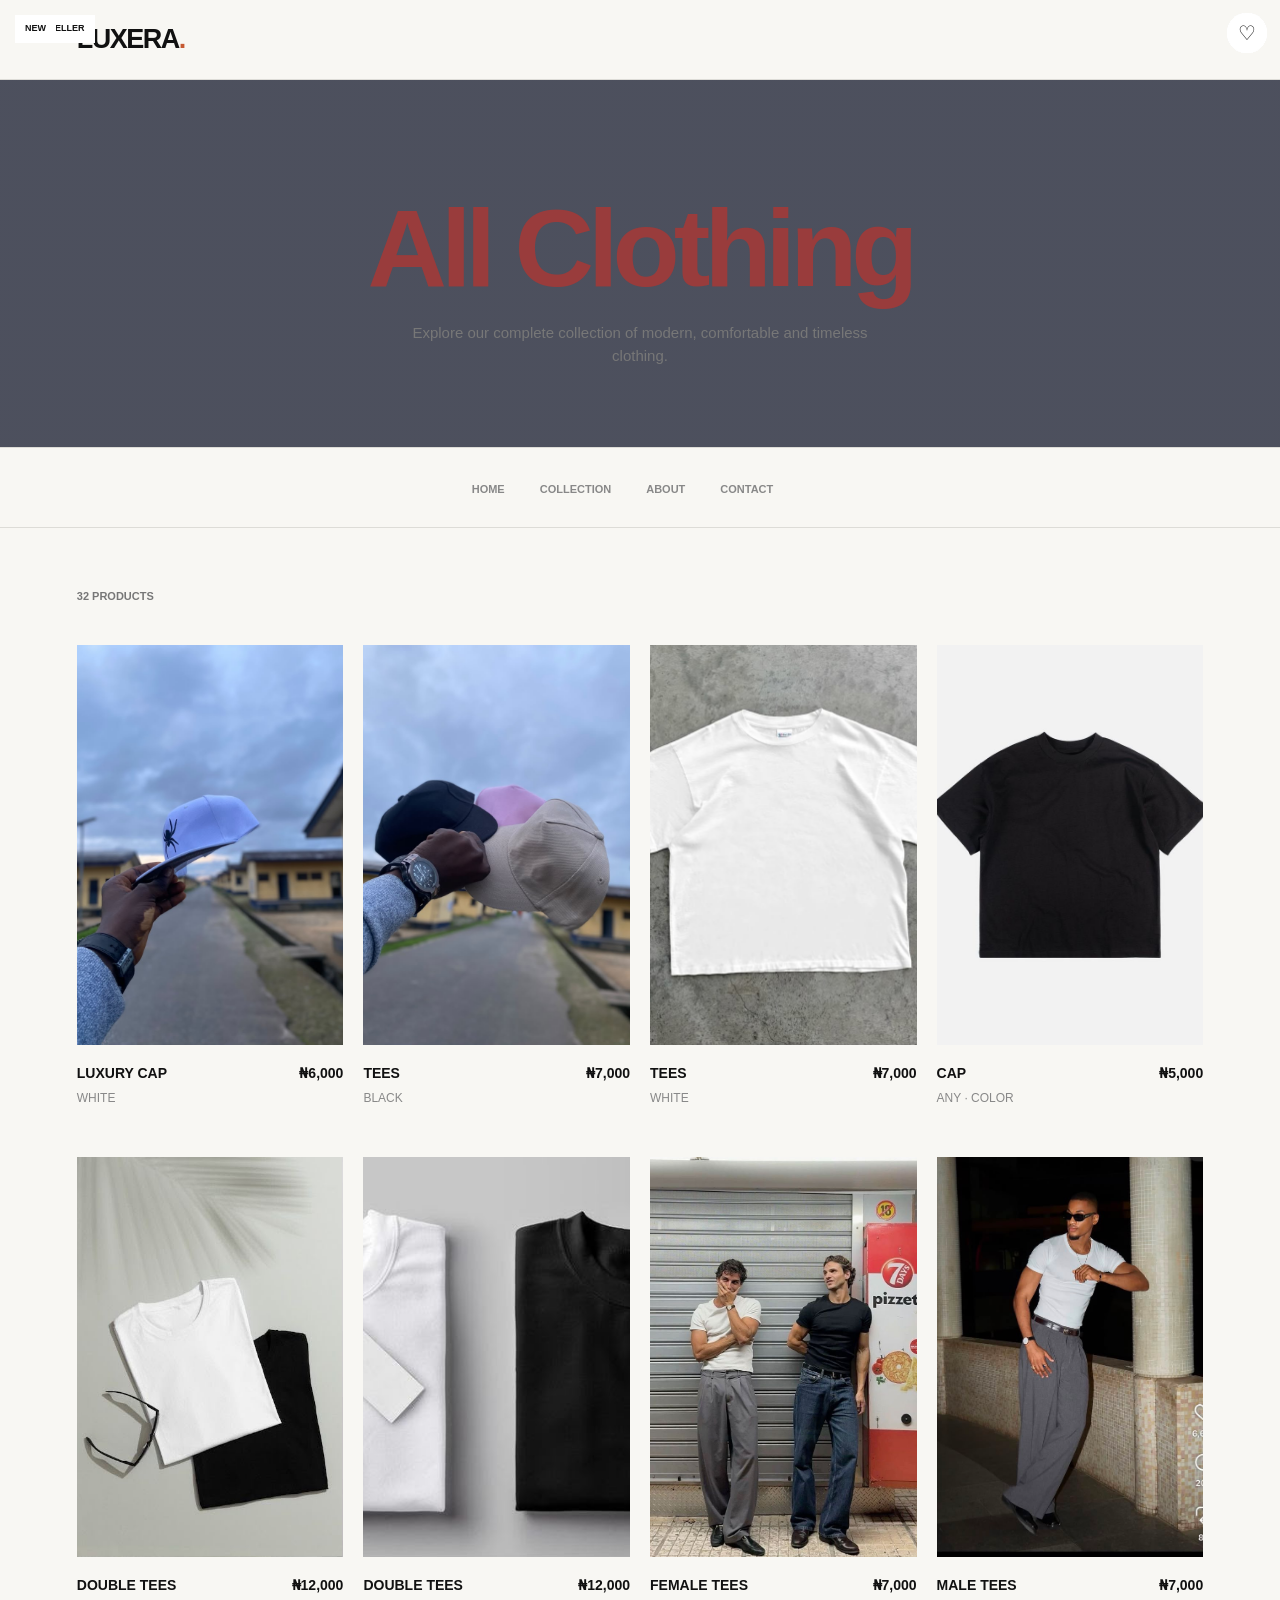
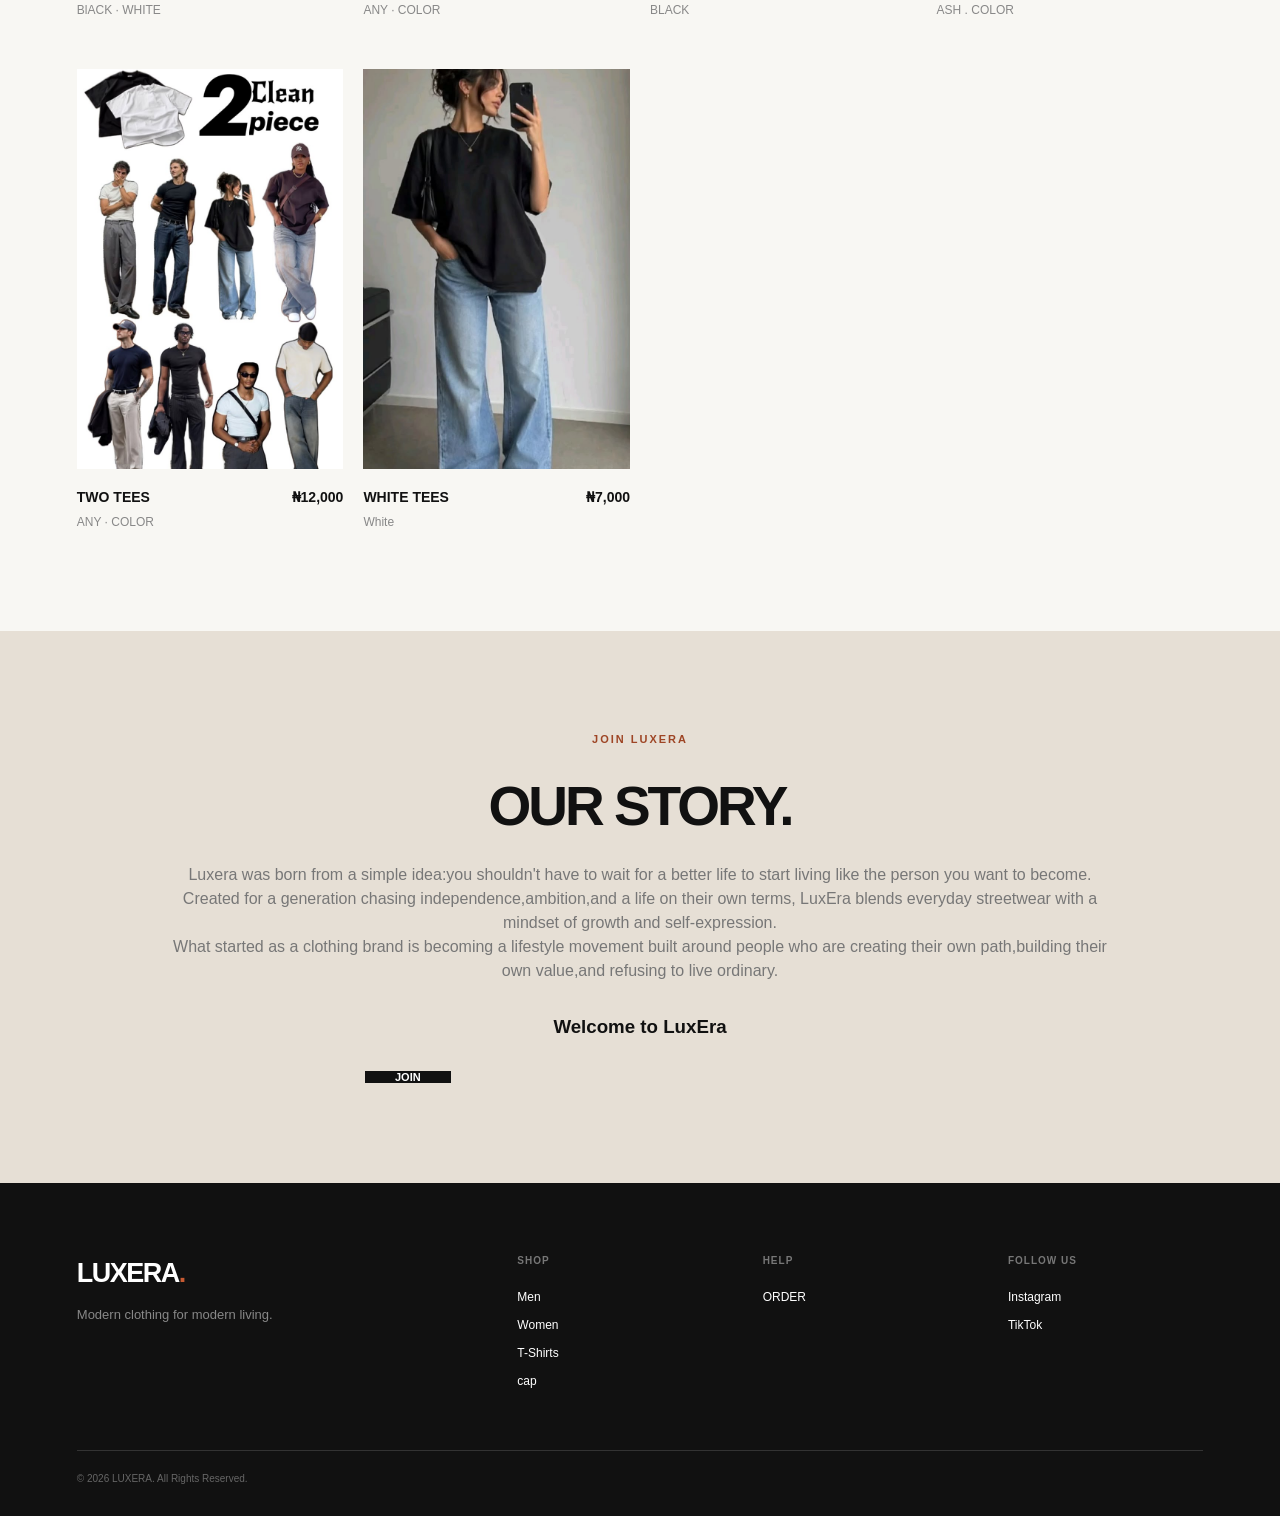
==== index.html @ 00c986c6 "Add files via upload" ====
<!DOCTYPE html>
<html lang="en">
<head>
  <meta charset="UTF-8">
  <meta name="viewport" content="width=device-width, initial-scale=1.0">

  <title>LUXERA</title>

  <link rel="stylesheet" href="style.css">
</head>

<body>

  <!-- ================= NAVBAR ================= -->

  <header class="navbar">

    <a href="index.html" class="logo">
      LUXERA<span>.</span>
    </a>

    <nav>

    </nav>

    <div class="nav-actions">
      <button></button>
      <button></button>
      <button></button>
    </div>

  </header>


  <!-- ================= PAGE INTRO ================= -->

  <section class="collection-header">

    <p class="small-title"></p>

    <h1>All Clothing</h1>

    <p class="intro">
      Explore our complete collection of modern,
      comfortable and timeless clothing.
    </p>

  </section>


  <!-- ================= CATEGORY BAR ================= -->

  <section class="category-bar">

    <button class="selected"></button>
    <a href="#product"><button>HOME</button></a>
    <a href="#product"><button>COLLECTION</button></a>
    <a href="#about"><button>ABOUT</button></a>
    <a href="https://wa.me/message/G5TETTKMJAFDE1"><button>CONTACT</button></a>
    <button></button>
    <button></button>

  </section>


  <!-- ================= PRODUCTS ================= -->

  <main class="collection">

    <div class="collection-top">

      <p>32 PRODUCTS</p>

     

    </div>


    <div class="product-grid">


      <!-- PRODUCT 1 -->

      <article class="product" id="product">

        <div class="product-photo photo-1">

          <span class="badge">NEW</span>

          <button class="wishlist">♡</button>

          <div class="photo-text">
            LUXERA
          </div>

        </div>

        <div class="product-details">
          <div>
            <h3>LUXURY CAP</h3>
            <p>WHITE</p>
          </div>

          <strong>₦6,000</strong>
        </div>

      </article>


      <!-- PRODUCT 4 -->

      <article class="product">

        <div class="product-photo photo-4">

          <button class="wishlist">♡</button>

          <div class="photo-text">
            LUXERA
          </div>

        </div>

        <div class="product-details">
          <div>
            <h3>TEES</h3>
            <p>BLACK</p>
          </div>

          <strong>₦7,000</strong>
        </div>

      </article>


      <!-- PRODUCT 3 -->

      <article class="product" id="top">

        <div class="product-photo photo-3">

          <span class="badge">BESTSELLER</span>

          <button class="wishlist">♡</button>

          <div class="photo-text">
            LUXERA
          </div>

        </div>

        <div class="product-details">
          <div>
            <h3>TEES
            </h3>
            <p>WHITE</p>
          </div>

          <strong>₦7,000</strong>
        </div>

      </article>


      <!-- PRODUCT 2 -->

      <article class="product">

        <div class="product-photo photo-2">

          <button class="wishlist">♡</button>

          <div class="photo-text">
            LUXERA
          </div>

        </div>

        <div class="product-details">
          <div>
            <h3>CAP</h3>
            <p>ANY · COLOR</p>
          </div>

          <strong>₦5,000</strong>
        </div>

      </article>


      <!-- PRODUCT 5 -->

      <article class="product">

        <div class="product-photo photo-5">

          <span class="badge">NEW</span>

          <button class="wishlist">♡</button>

          <div class="photo-text">
            LUXERA
          </div>

        </div>

        <div class="product-details">
          <div>
            <h3>DOUBLE TEES</h3>
            <p>BlACK · WHITE</p>
          </div>

          <strong>₦12,000</strong>
        </div>

      </article>


      <!-- PRODUCT 6 -->

      <article class="product">

        <div class="product-photo photo-6">

          <button class="wishlist">♡</button>

          <div class="photo-text">
            LUXERA
          </div>

        </div>

        <div class="product-details">
          <div>
            <h3>DOUBLE TEES</h3>
            <p>ANY · COLOR</p>
          </div>

          <strong>₦12,000</strong>
        </div>

      </article>

      <!-- PRODUCT 7 -->

      <article class="product" id="women">

        <div class="product-photo photo-7">

          <span class="badge">BESTSELLER</span>

          <button class="wishlist">♡</button>

          <div class="photo-text">
            LUXERA
          </div>

        </div>

        <div class="product-details">
          <div>
            <h3>FEMALE TEES</h3>
            <p>BLACK</p>
          </div>

          <strong>₦7,000</strong>
        </div>

      </article>

      <!-- PRODUCT 8 -->

      <article class="product" id="men">

        <div class="product-photo photo-8">

          <span class="badge">BESTSELLER</span>

          <button class="wishlist">♡</button>

          <div class="photo-text">
            LUXERA
          </div>

        </div>

        <div class="product-details">
          <div>
            <h3>MALE TEES</h3>
            <p>ASH . COLOR</p>
          </div>

          <strong>₦7,000</strong>
        </div>

      </article>

      <!-- PRODUCT 9 -->

      <article class="product">

        <div class="product-photo photo-9">

          <span class="badge">NEW</span>

          <button class="wishlist">♡</button>

          <div class="photo-text">
            LUXERA
          </div>

        </div>

        <div class="product-details">
          <div>
            <h3>TWO TEES</h3>
            <p>ANY · COLOR</p>
          </div>

          <strong>₦12,000</strong>
        </div>

      </article>


      <!-- PRODUCT 10 -->

      <article class="product">

        <div class="product-photo photo-10">

          <button class="wishlist">♡</button>

          <div class="photo-text">
            LUXERA
          </div>

        </div>

        <div class="product-details">
          <div>
            <h3>WHITE TEES</h3>
            <p>White</p>
          </div>

          <strong>₦7,000</strong>
        </div>

      </article>



      </article>
     

    </div>


    <!-- ================= LOAD MORE ================= -->

    

  </main>


  <!-- ================= NEWSLETTER ================= -->

  <section class="newsletter" id="about">

    <p class="small-title">JOIN LUXERA</p>

    <h2>OUR STORY.</h2>

    <p>
      Luxera was born from a simple idea:you shouldn't have to wait for a better life to start living like the person you want to become.<br>
      Created for a generation chasing independence,ambition,and a life on their own terms, LuxEra blends everyday streetwear with a <br>
      mindset of growth and self-expression.<br>
      What started as a clothing brand is becoming a lifestyle movement built around people who are creating their own path,building their <br>
      own value,and refusing to live ordinary.
      <br>
      <h3>
        Welcome to LuxEra
      </h3>
    </p>

    <form>

      <button type="submit">
        <a href="https://wa.me/+2347077863634?text=Hi%20LuxEra%2CI%27your product/Hi LuxEra,I'm interested in your product">JOIN</a>
      </button>

    </form>

  </section>


  <!-- ================= FOOTER ================= -->

  <footer>

    <div class="footer-content">

      <div class="footer-brand">

        <a href="index.html" class="logo">
          LUXERA<span>.</span>
        </a>

        <p>
          Modern clothing for modern living.
        </p>

      </div>


      <div class="footer-column">

        <h4>SHOP</h4>

        <a href="#men">Men</a>
        <a href="#women">Women</a>
        <a href="#top">T-Shirts</a>
        <a href="#product">cap</a>

      </div>


      <div class="footer-column">

        <h4>HELP</h4>

        <a href="https://wa.me/message/G5TETTKMJAFDE1">ORDER</a>

      </div>


      <div class="footer-column">

        <h4>FOLLOW US</h4>

        <a href="#">Instagram</a>
        <a href="#">TikTok</a>

      </div>

    </div>


    <div class="copyright">
      © 2026 LUXERA. All Rights Reserved.
    </div>

  </footer>

</body>
</html>
---- style.css ----
/* =========================
   RESET
========================= */

* {
  margin: 0;
  padding: 0;
  box-sizing: border-box;
}

html {
  scroll-behavior: smooth;
}

body {
  font-family: Arial, Helvetica, sans-serif;
  background: #f8f7f3;
  color: #111;
  line-height: 1.5;
}

a {
  text-decoration: none;
  color: inherit;
}

button,
select,
input {
  font-family: inherit;
}


/* =========================
   NAVBAR
========================= */

.navbar {
  height: 80px;
  padding: 0 6%;

  display: flex;
  align-items: center;
  justify-content: space-between;

  border-bottom: 1px solid #dddcd7;
  background: #f8f7f3;
}

.logo {
  font-size: 27px;
  font-weight: 900;
  letter-spacing: -1.5px;
}

.logo span {
  color: #c65a32;
}

nav {
  display: flex;
  gap: 35px;
}

nav a {
  font-size: 12px;
  font-weight: 700;
  text-transform: uppercase;
}


nav a:hover,
nav a.active {
  color: #c65a32;
}

.nav-actions {
  display: flex;
  gap: 15px;
}

.nav-actions button {
  border: none;
  background: transparent;
  font-size: 20px;
  cursor: pointer;
}


/* =========================
   COLLECTION HEADER
========================= */

.collection-header {
  text-align: center;
  padding: 100px 20px 80px;
  background-image: linear-gradient(rgba(4,9,30,0.7),rgba(4,9,30,0.7)), url(tees.jpg);
  background-size: 350px;
  background-repeat: no-repeat;
  background-size: cover;
  background-position: center ;
  border-bottom: 1px solid #dddcd7;
  color: rgb(153, 60, 60);
}

.small-title {
  color: #9e4525;
  font-size: 11px;
  font-weight: 700;
  letter-spacing: 2px;
  margin-bottom: 18px;
}

.collection-header h1 {
  font-size: clamp(60px, 9vw, 110px);
  line-height: .9;
  letter-spacing: -6px;
  margin-bottom: 25px;
}

.intro {
  max-width: 500px;
  margin: auto;
  color: #777;
  font-size: 15px;
}


/* =========================
   CATEGORY BAR
========================= */

.category-bar {
  min-height: 80px;

  display: flex;
  align-items: center;
  justify-content: center;
  gap: 35px;

  padding: 15px 6%;

  border-bottom: 1px solid #dddcd7;

  overflow-x: auto;
}

.category-bar button {
  flex-shrink: 0;

  border: none;
  background: transparent;

  color: #888;

  font-size: 11px;
  font-weight: 700;

  cursor: pointer;
}

.category-bar button:hover,
.category-bar button.selected {
  color: #111;
  border-bottom: 1px solid #111;
  padding-bottom: 5px;
}


/* =========================
   COLLECTION
========================= */

.collection {
  padding: 60px 6% 100px;
}

.collection-top {
  display: flex;
  align-items: center;
  justify-content: space-between;

  margin-bottom: 40px;
}

.collection-top p {
  font-size: 11px;
  font-weight: 700;
  color: #777;
}

.collection-top select {
  padding: 12px 15px;

  border: 1px solid #d5d3cd;

  background: transparent;

  color: #111;

  outline: none;

  font-size: 11px;
}


/* =========================
   PRODUCT GRID
========================= */

.product-grid {
  display: grid;

  grid-template-columns: repeat(4, 1fr);

  gap: 50px 20px;
}


/* =========================
   PRODUCT IMAGE
========================= */


.product-photo {
  width: 100%;
  height: 400px;

  background: transparent;
  background-position: center;
  background-size: cover;
  background-repeat: no-repeat;
  background-clip: border-box;
  display: flex;
  align-items: center;
  justify-content: center;
  cursor: pointer;
  transition: 0.5s;

  color: transparent;

  font-size: 14pxpx;
  font-weight: 700;

  overflow: hidden;
}

.product-photo:hover {
    background-color: black;
    opacity: 25%;
    color:blue;
}

@media (width:700px){

}

/*
  These are temporary colors.
  Replace each background with
  your actual clothing images.
*/

.photo-1 {
  background-image: url("../luxera/c.jpg");
}

.photo-2 {
   background-image: url("../luxera/sinb.jpg");
}

.photo-3 {
 background-image: url("../luxera/sinw.jpg");
}

.photo-4 {
  background-image: url("../luxera/caps.jpg");
}

.photo-5 {
  background-image: url("../luxera/tee.jpg");
}

.photo-6 {
  background-image: url("../luxera/tebw.jpg");
}

.photo-7 {
 background-image: url("../luxera/sta.jpg");
}

.photo-8 {
  background-image: url("../luxera/men.jpg");
}

.photo-9 {
  background-image: url("../luxera/many.jpg");
}

.photo-10 {
  background-image: url("../luxera/ste.jpg");
}


/* =========================
   BADGES
========================= */

.badge {
  position: absolute;

  top: 15px;
  left: 15px;

  padding: 7px 10px;

  background: white;
  color: #111;

  font-size: 9px;
  font-weight: 700;
}

.badge.sale {
  background: #c65a32;
  color: white;
}


/* =========================
   WISHLIST
========================= */

.wishlist {
  position: absolute;

  top: 13px;
  right: 13px;

  width: 40px;
  height: 40px;

  border: none;
  border-radius: 50%;

  background: white;

  color: #111;

  font-size: 20px;

  cursor: pointer;

  transition: .2s;
}

.wishlist:hover {
  color: #c65a32;
  transform: scale(1.05);
}


/* =========================
   PRODUCT DETAILS
========================= */

.product-details {
  display: flex;

  justify-content: space-between;

  gap: 15px;

  padding-top: 18px;
}

.product-details h3 {
  font-size: 14px;
  font-weight: 600;

  margin-bottom: 5px;
}

.product-details p {
  font-size: 12px;
  color: #888;
}

.product-details strong {
  font-size: 14px;
  white-space: nowrap;
}

.product-details del {
  display: block;

  margin-top: 3px;

  color: #999;

  font-size: 10px;
}

.sale-price {
  color: #c65a32;
}


/* =========================
   LOAD MORE
========================= */

.load-more {
  text-align: center;
  margin-top: 80px;
}

.load-more button {
  padding: 17px 30px;

  background: transparent;

  border: 1px solid #111;

  font-size: 11px;
  font-weight: 700;

  cursor: pointer;

  transition: .3s;
}

.load-more button:hover {
  background: #111;
  color: white;
}


/* =========================
   NEWSLETTER
========================= */

.newsletter {
  padding: 100px 20px;

  background: #e6dfd5;

  text-align: center;
}

.newsletter h2 {
  font-size: 55px;

  letter-spacing: -3px;

  margin-bottom: 15px;
}

.newsletter > p:not(.small-title) {
  color: #777;

  margin-bottom: 30px;
}

.newsletter form {
  max-width: 550px;

  margin: auto;

  display: flex;
}

.newsletter input {
  flex: 1;

  padding: 17px;

  border: 1px solid #bbb;

  background: #f8f7f3;

  outline: none;

  font-size: 12px;
}

.newsletter form button {
  padding: 0 30px;

  border: none;

  background: #111;

  color: white;

  font-size: 11px;
  font-weight: 700;

  cursor: pointer;
}

.newsletter form button:hover {
  background: #c65a32;
}


/* =========================
   FOOTER
========================= */

footer {
  background: #111;
  color: white;

  padding: 70px 6% 30px;
}

.footer-content {
  display: grid;

  grid-template-columns: 2fr 1fr 1fr 1fr;

  gap: 50px;
}

.footer-brand p {
  color: #888;

  font-size: 13px;

  margin-top: 12px;
}

.footer-column {
  display: flex;

  flex-direction: column;

  gap: 10px;
}

.footer-column h4 {
  color: #777;

  font-size: 10px;

  letter-spacing: 1px;

  margin-bottom: 10px;
}

.footer-column a {
  font-size: 12px;
}

.footer-column a:hover {
  color: #c65a32;
}

.copyright {
  border-top: 1px solid #333;

  margin-top: 60px;

  padding-top: 20px;

  color: #666;

  font-size: 10px;
}


/* =========================
   TABLET
========================= */

@media (max-width: 1000px) {

  nav {
    display: none;
  }

  .product-grid {
    grid-template-columns: repeat(3, 1fr);
  }

  .product-photo {
    height: 400px;
  }

}


/* =========================
   MOBILE
========================= */

@media (max-width: 650px) {
    .collection-header h1 {
  font-size: clamp(20px);}


  .navbar {
    padding: 0 5%;
  }

  .collection-header {
    padding: 70px 20px;
  }

  .collection-header h1 {
    font-size: 60px;
    letter-spacing: -4px;
  }

  .category-bar {
    justify-content: flex-start;

    gap: 25px;

    padding-left: 5%;
  }

  .collection {
    padding: 45px 5% 70px;
  }

  .product-grid {
    grid-template-columns: repeat(2, 1fr);

    gap: 40px 12px;
  }

  .product-photo {
    height: 280px;
  }

  .product-details {
    display: block;
  }

  .product-details strong {
    display: block;

    margin-top: 8px;
  }

  .newsletter {
    padding: 75px 20px;
  }

  .newsletter h2 {
    font-size: 42px;
  }

  .newsletter form {
    flex-direction: column;

    gap: 10px;
  }

  .newsletter form button {
    padding: 17px;
  }

  .footer-content {
    grid-template-columns: 1fr 1fr;

    gap: 40px;
  }

}


/* =========================
   SMALL PHONES
========================= */

@media (max-width: 420px) {

  .product-grid {
    grid-template-columns: 1fr;
  }

  .product-photo {
    height: 400px;
  }

  .collection-top {
    align-items: flex-start;
    flex-direction: column;

    gap: 15px;
  }

}
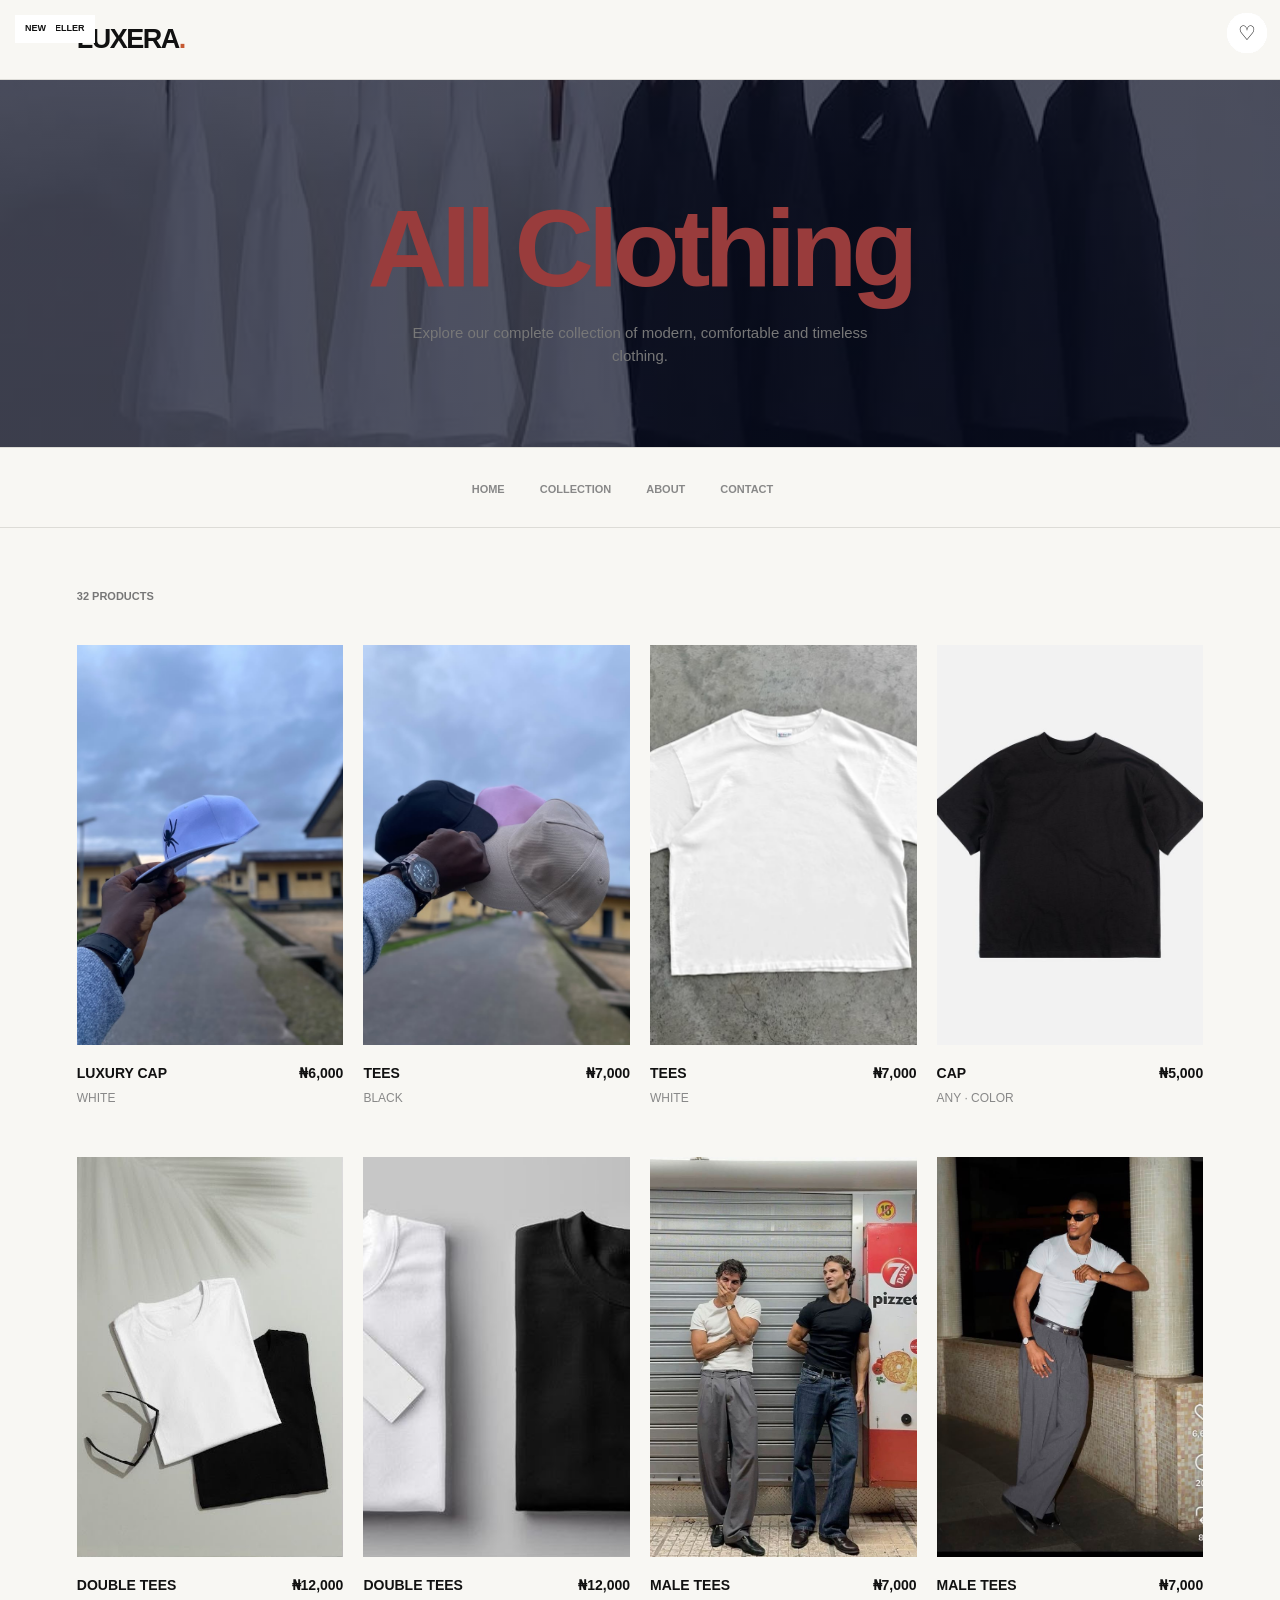
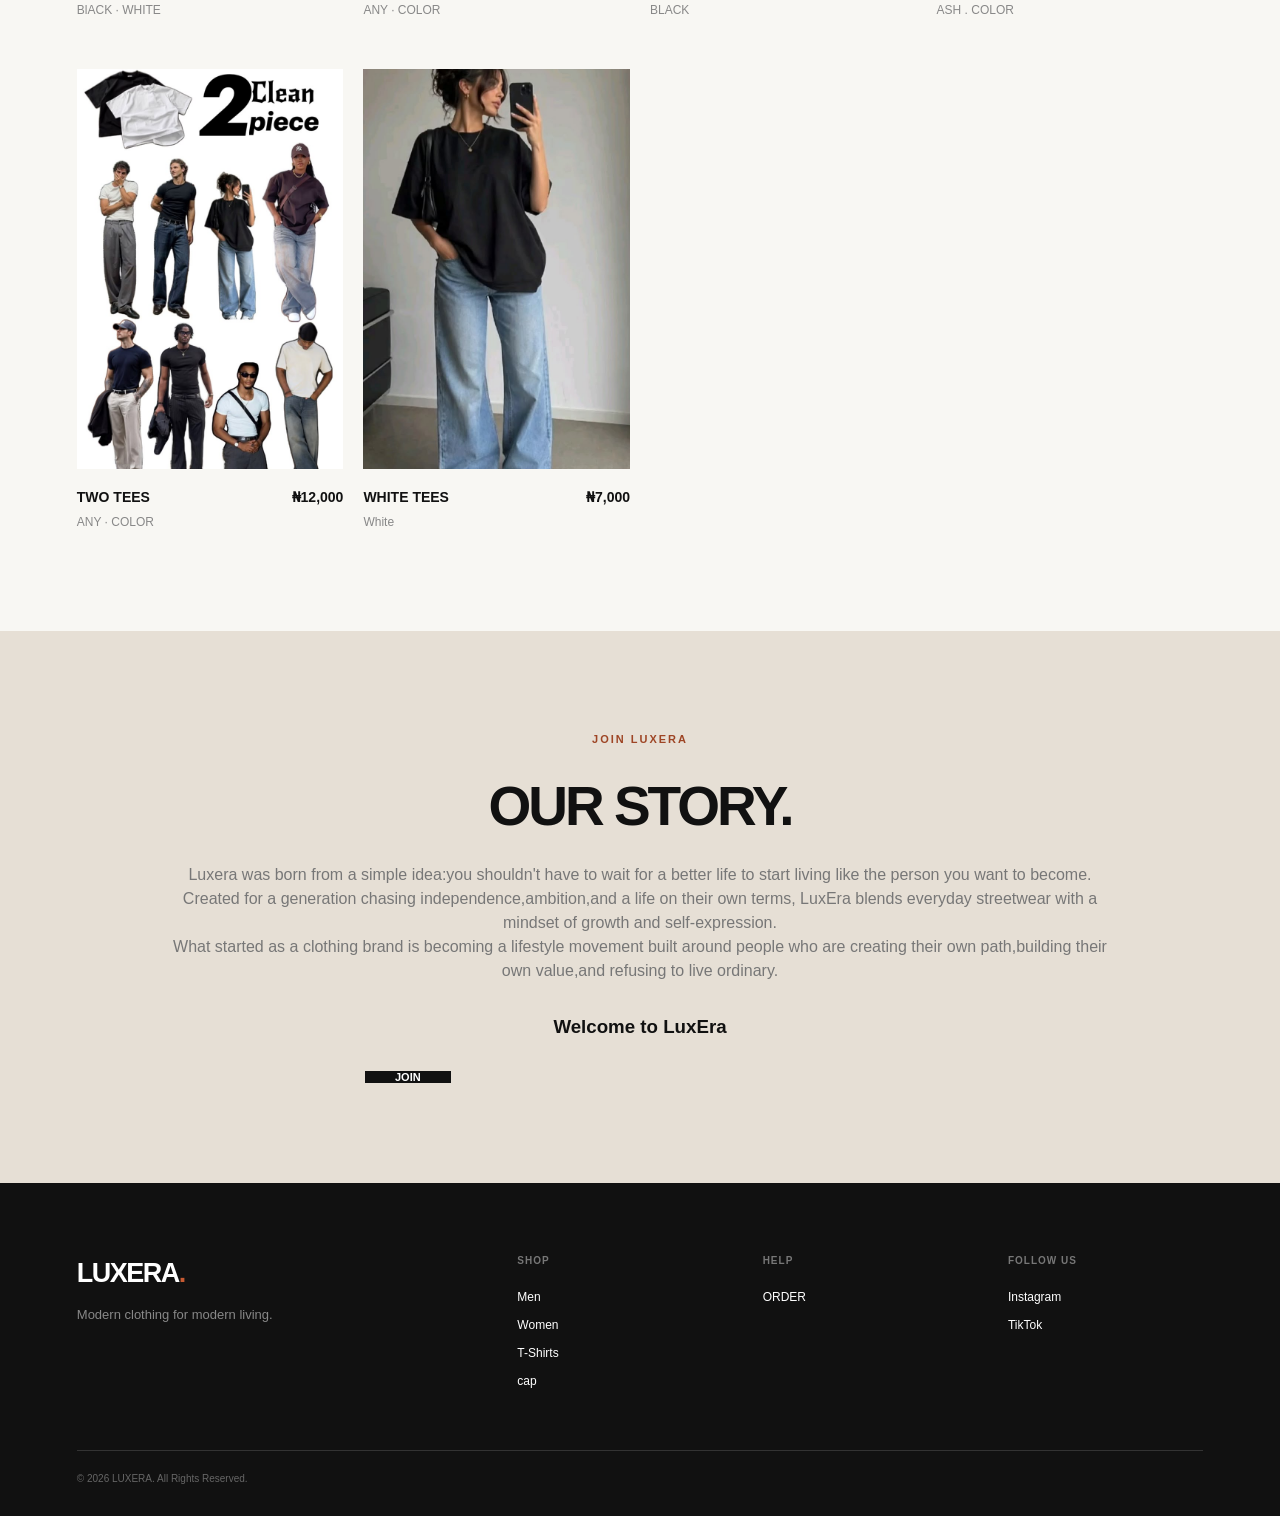
==== commit 2573a66b: "Update index.html" ====
--- a/index.html
+++ b/index.html
@@ -243,7 +243,7 @@
 
       <!-- PRODUCT 7 -->
 
-      <article class="product" id="women">
+      <article class="" id="women">
 
         <div class="product-photo photo-7">
 
@@ -259,7 +259,7 @@
 
         <div class="product-details">
           <div>
-            <h3>FEMALE TEES</h3>
+            <h3>MALE TEES</h3>
             <p>BLACK</p>
           </div>
 
@@ -453,4 +453,4 @@
   </footer>
 
 </body>
-</html>+</html>
--- a/style.css
+++ b/style.css
@@ -262,43 +262,43 @@
 */
 
 .photo-1 {
-  background-image: url("../luxera/c.jpg");
+  background-image: url("c.jpg");
 }
 
 .photo-2 {
-   background-image: url("../luxera/sinb.jpg");
+   background-image: url("sinb.jpg");
 }
 
 .photo-3 {
- background-image: url("../luxera/sinw.jpg");
+ background-image: url("sinw.jpg");
 }
 
 .photo-4 {
-  background-image: url("../luxera/caps.jpg");
+  background-image: url("caps.jpg");
 }
 
 .photo-5 {
-  background-image: url("../luxera/tee.jpg");
+  background-image: url("tee.jpg");
 }
 
 .photo-6 {
-  background-image: url("../luxera/tebw.jpg");
+  background-image: url("tebw.jpg");
 }
 
 .photo-7 {
- background-image: url("../luxera/sta.jpg");
+ background-image: url("sta.jpg");
 }
 
 .photo-8 {
-  background-image: url("../luxera/men.jpg");
+  background-image: url("men.jpg");
 }
 
 .photo-9 {
-  background-image: url("../luxera/many.jpg");
+  background-image: url("many.jpg");
 }
 
 .photo-10 {
-  background-image: url("../luxera/ste.jpg");
+  background-image: url("ste.jpg");
 }
 
 
@@ -693,4 +693,4 @@
     gap: 15px;
   }
 
-}+}
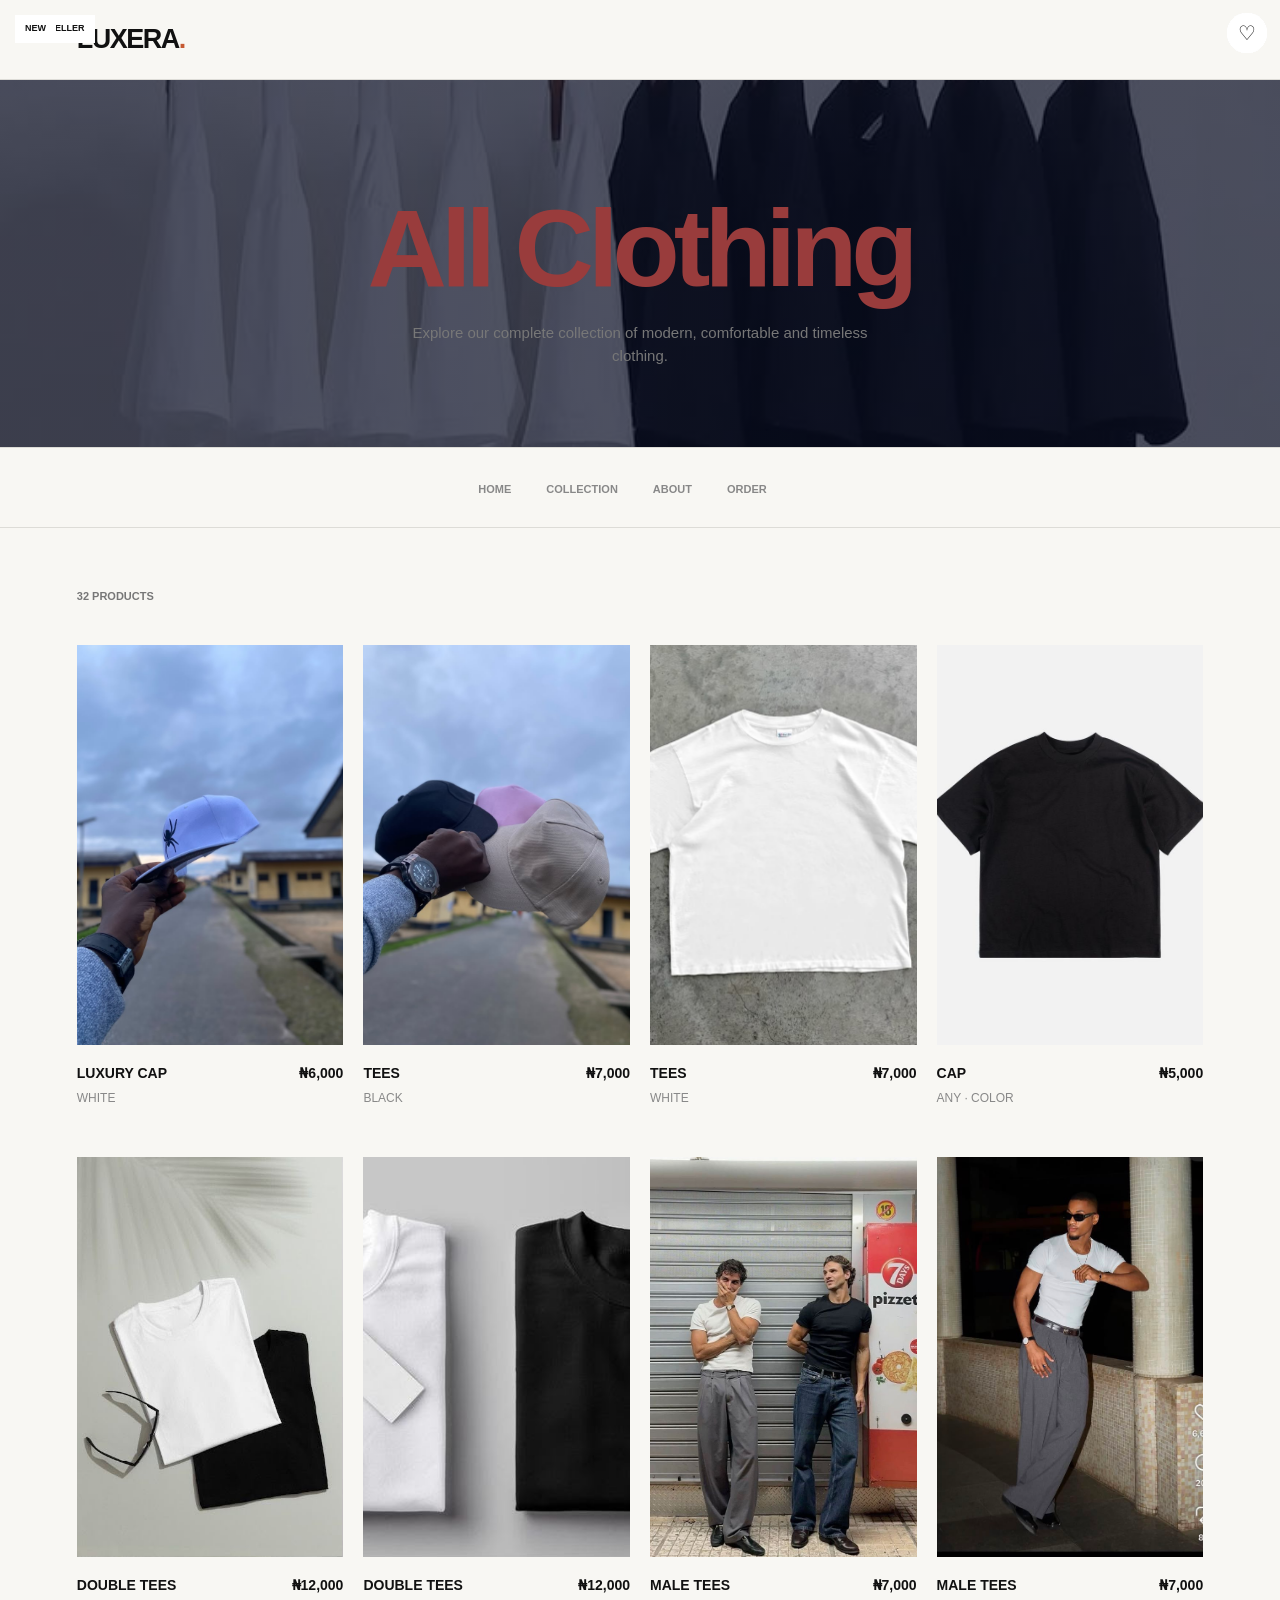
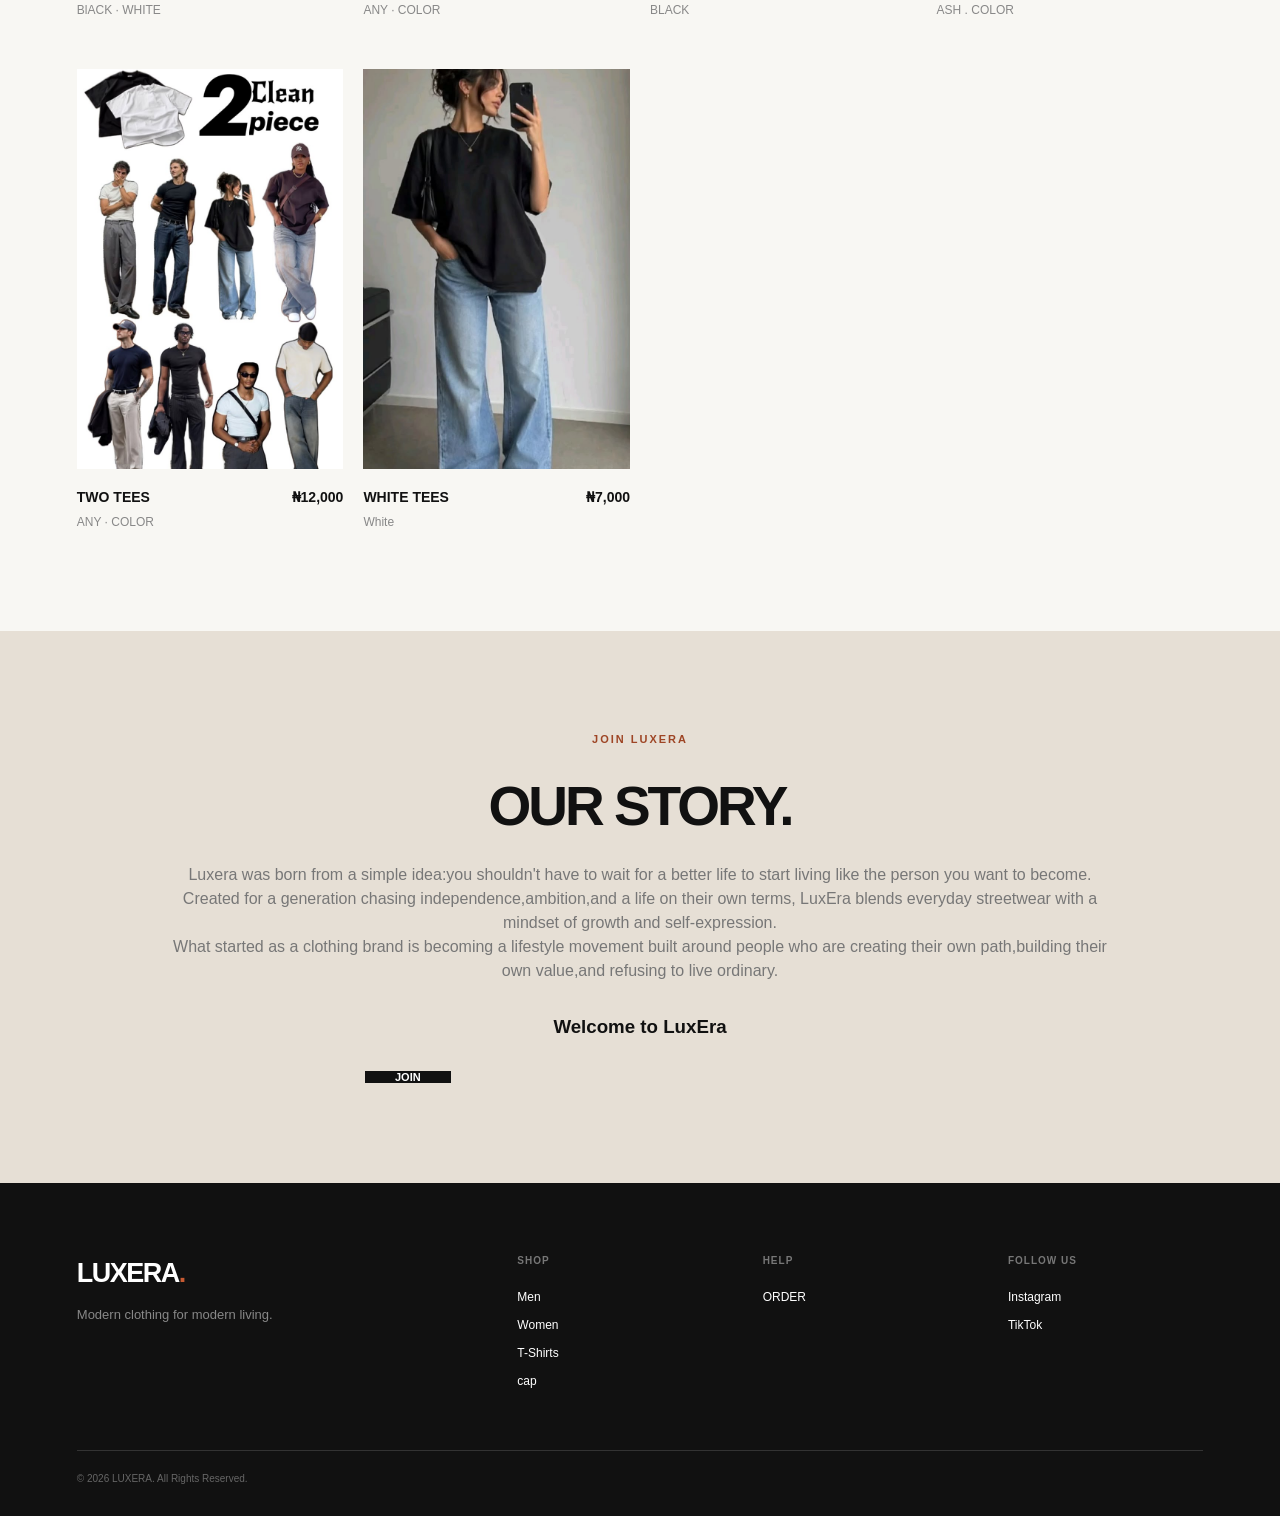
==== commit 5cf5bf8b: "Update index.html" ====
--- a/index.html
+++ b/index.html
@@ -56,7 +56,7 @@
     <a href="#product"><button>HOME</button></a>
     <a href="#product"><button>COLLECTION</button></a>
     <a href="#about"><button>ABOUT</button></a>
-    <a href="https://wa.me/message/G5TETTKMJAFDE1"><button>CONTACT</button></a>
+    <a href="https://wa.me/message/G5TETTKMJAFDE1"><button>ORDER</button></a>
     <button></button>
     <button></button>
 
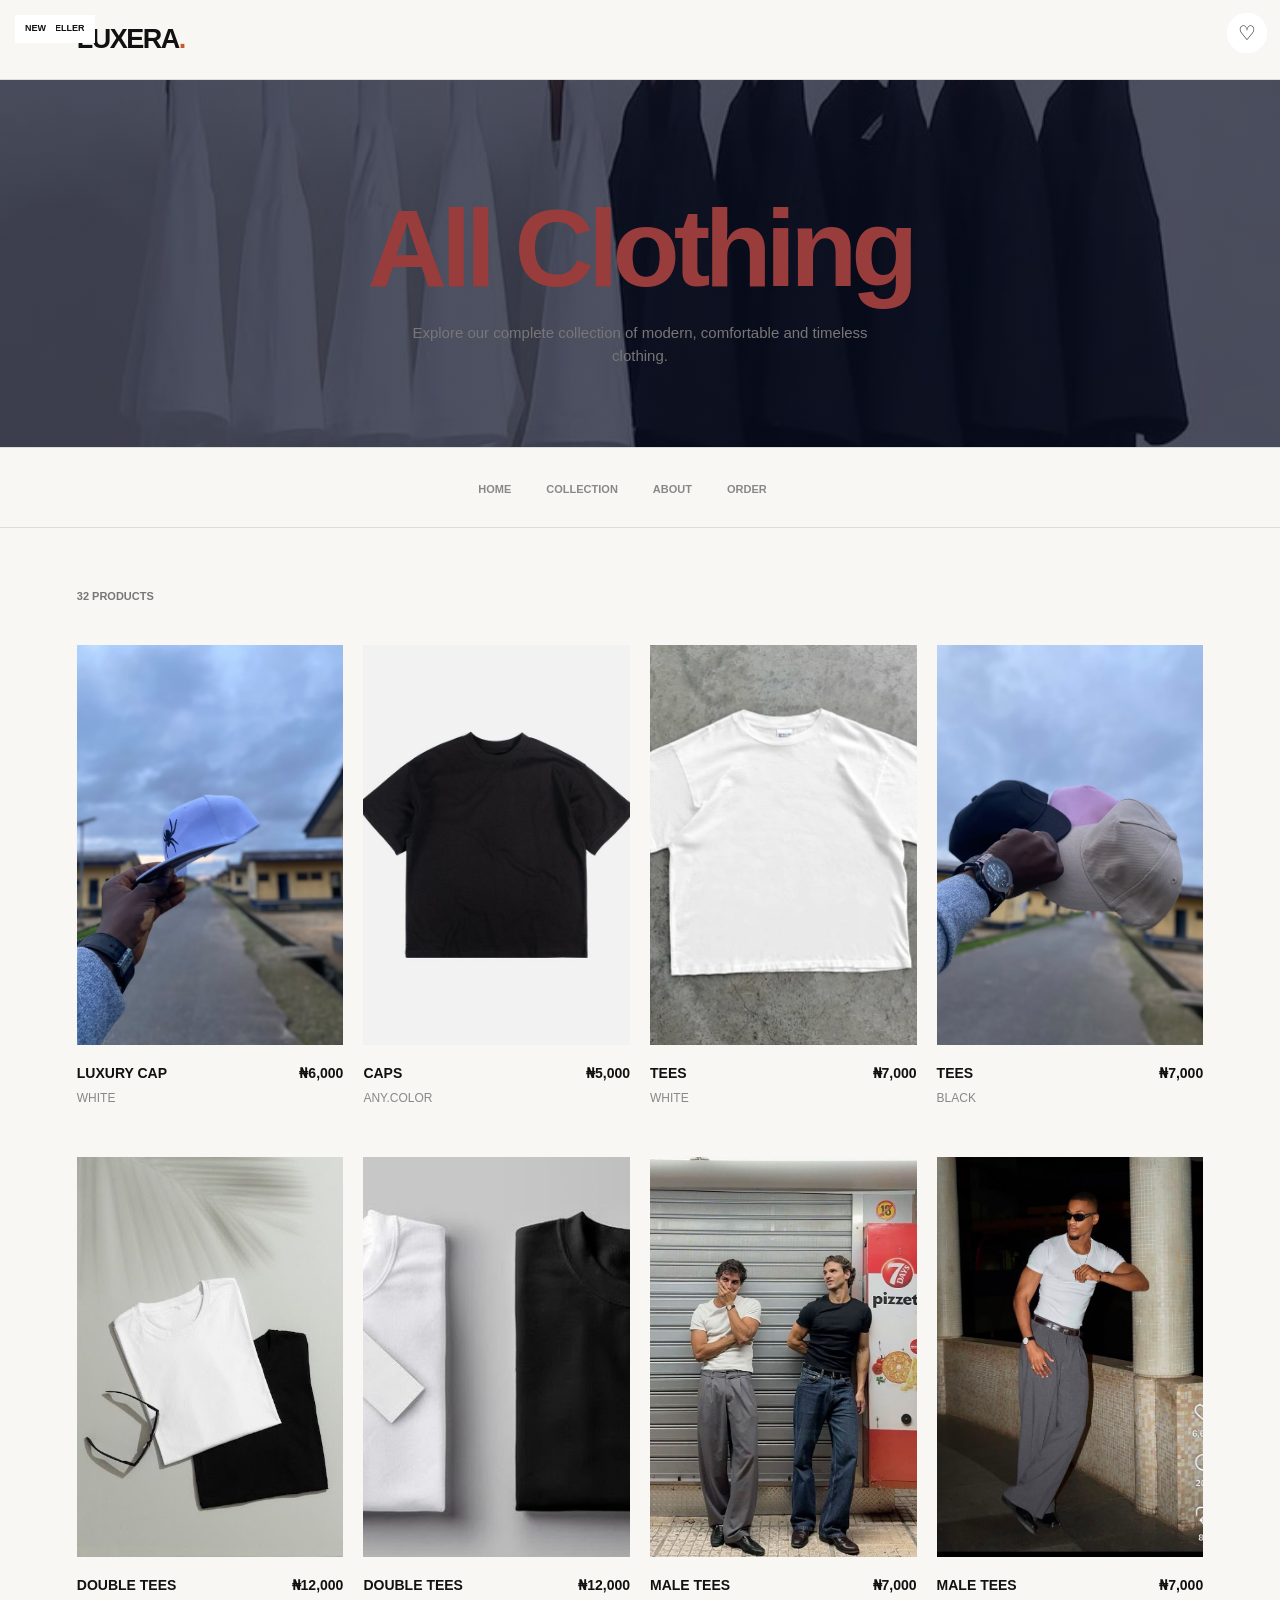
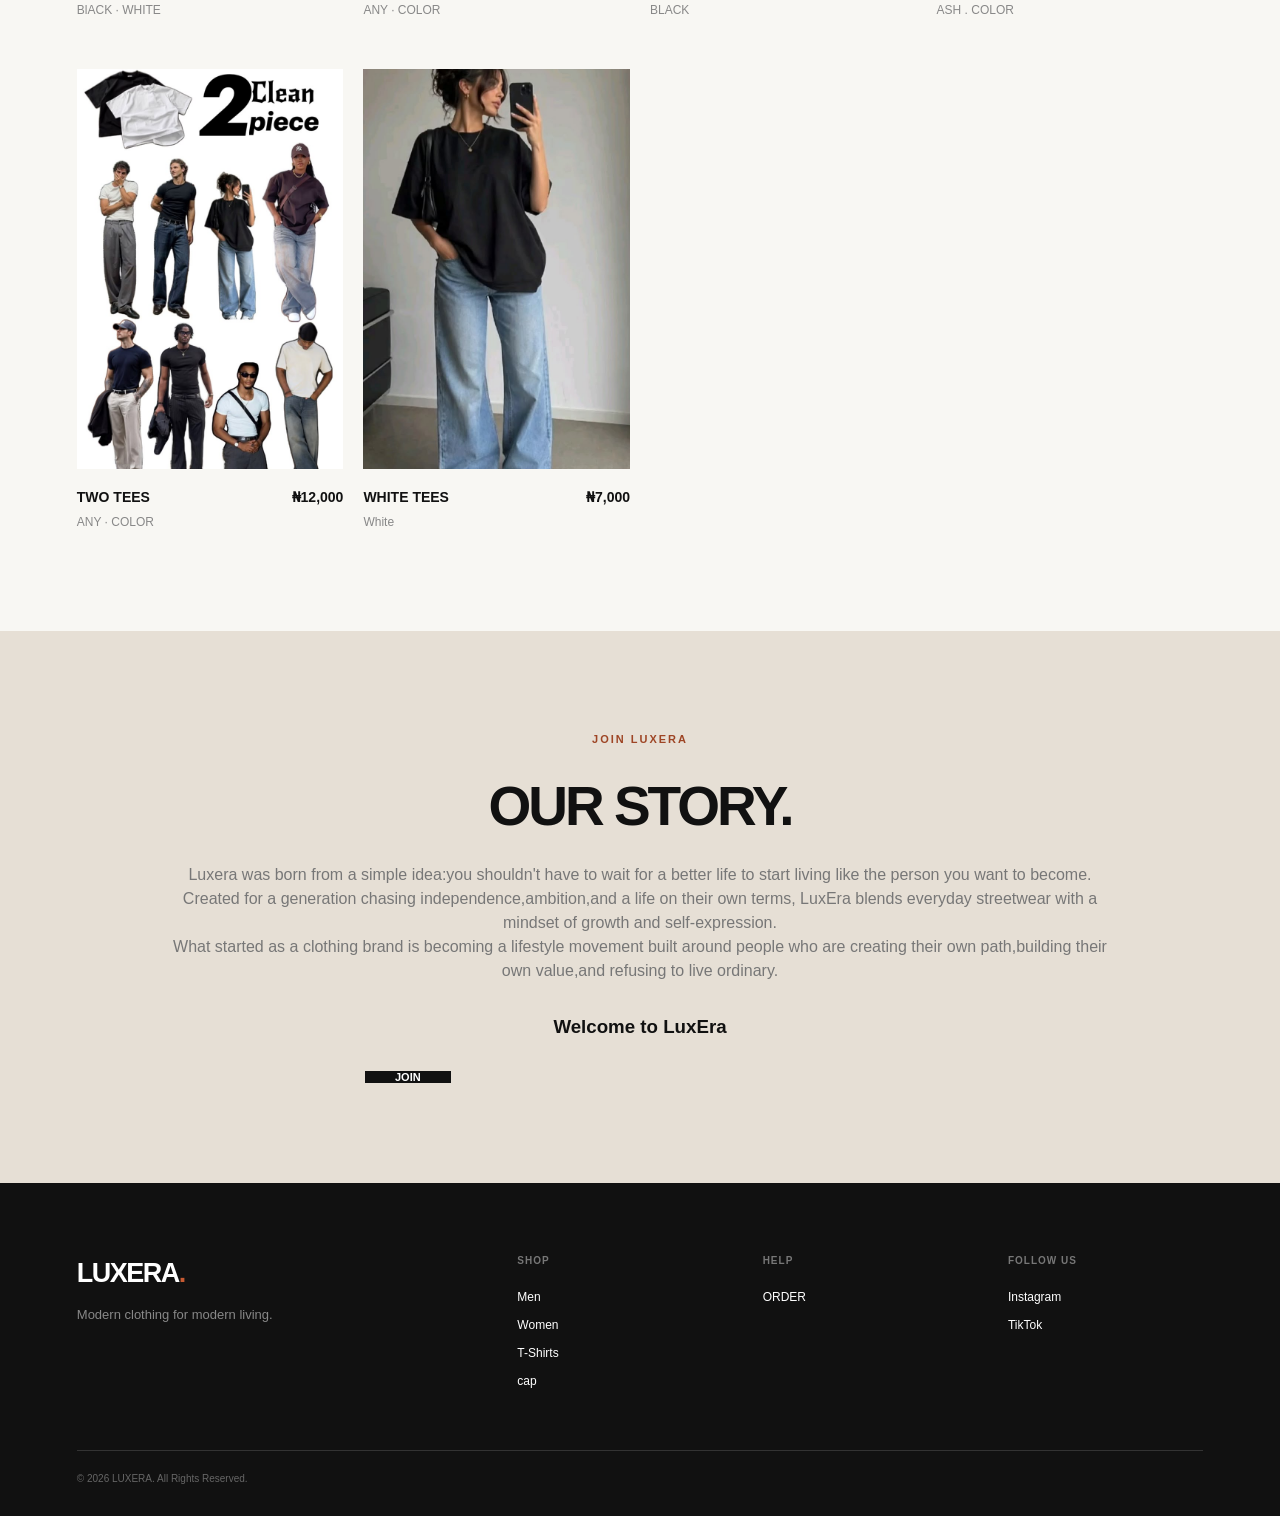
==== commit 511d020b: "Update index.html" ====
--- a/index.html
+++ b/index.html
@@ -123,11 +123,11 @@
 
         <div class="product-details">
           <div>
-            <h3>TEES</h3>
-            <p>BLACK</p>
-          </div>
-
-          <strong>₦7,000</strong>
+            <h3>CAPS</h3>
+            <p>ANY.COLOR</p>
+          </div>
+
+          <strong>₦5,000</strong>
         </div>
 
       </article>
@@ -178,11 +178,11 @@
 
         <div class="product-details">
           <div>
-            <h3>CAP</h3>
-            <p>ANY · COLOR</p>
-          </div>
-
-          <strong>₦5,000</strong>
+            <h3>TEES</h3>
+            <p>BLACK</p>
+          </div>
+
+          <strong>₦7,000</strong>
         </div>
 
       </article>
--- a/style.css
+++ b/style.css
@@ -266,7 +266,7 @@
 }
 
 .photo-2 {
-   background-image: url("sinb.jpg");
+   background-image: url("caps.jpg");
 }
 
 .photo-3 {
@@ -274,7 +274,7 @@
 }
 
 .photo-4 {
-  background-image: url("caps.jpg");
+  background-image: url("sinb.jpg");
 }
 
 .photo-5 {
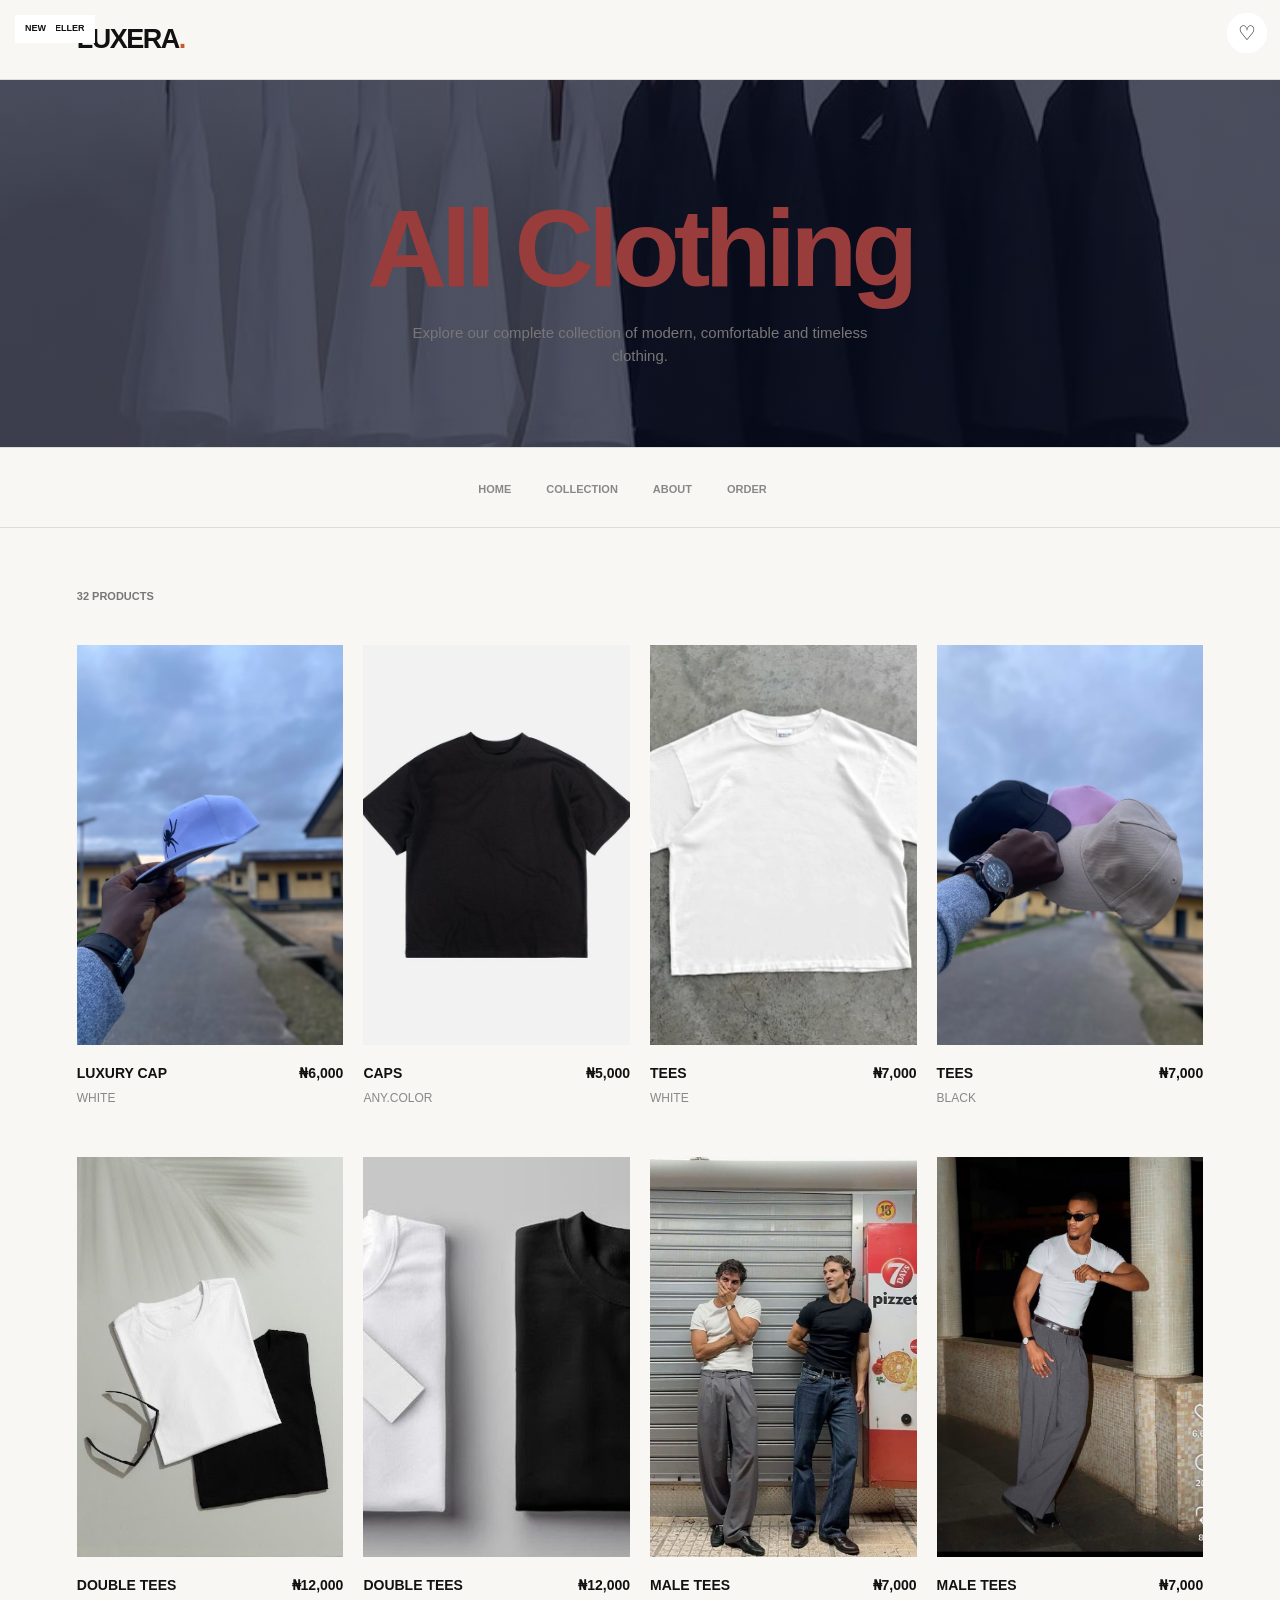
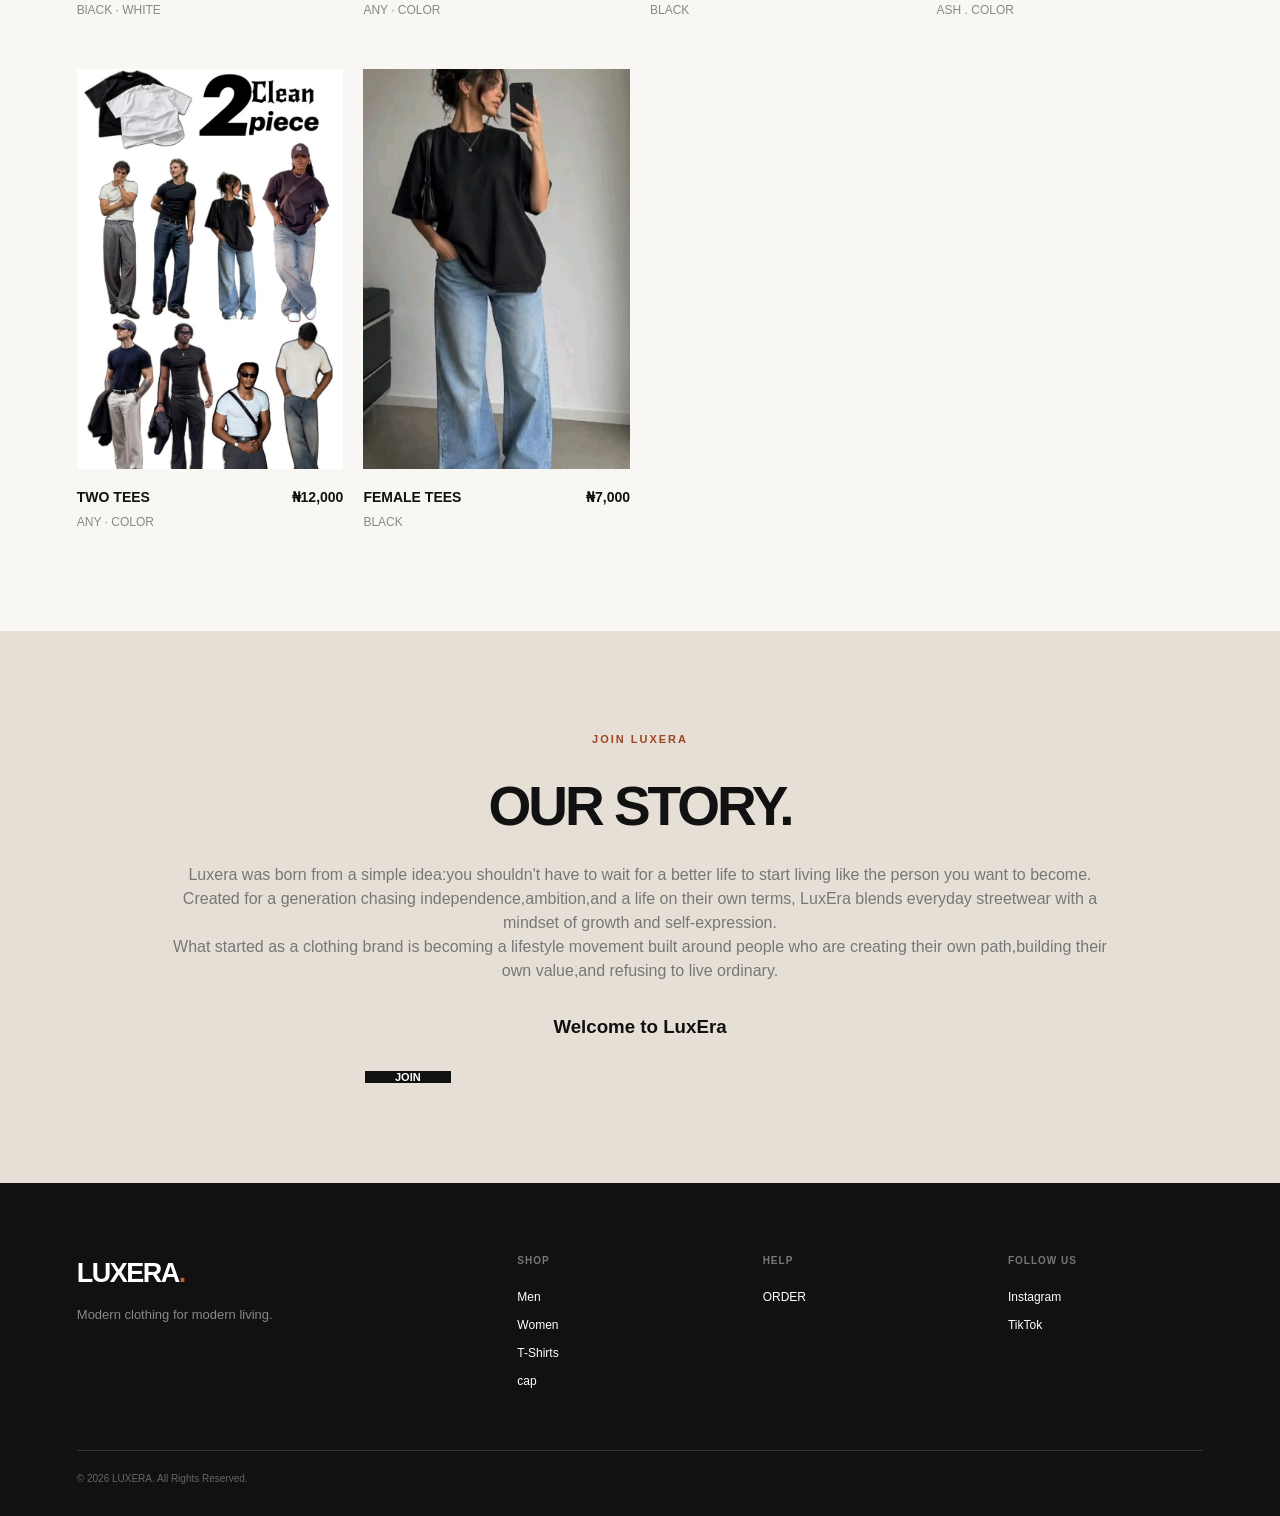
==== commit 28963a90: "Update index.html" ====
--- a/index.html
+++ b/index.html
@@ -339,8 +339,8 @@
 
         <div class="product-details">
           <div>
-            <h3>WHITE TEES</h3>
-            <p>White</p>
+            <h3>FEMALE TEES</h3>
+            <p>BLACK</p>
           </div>
 
           <strong>₦7,000</strong>
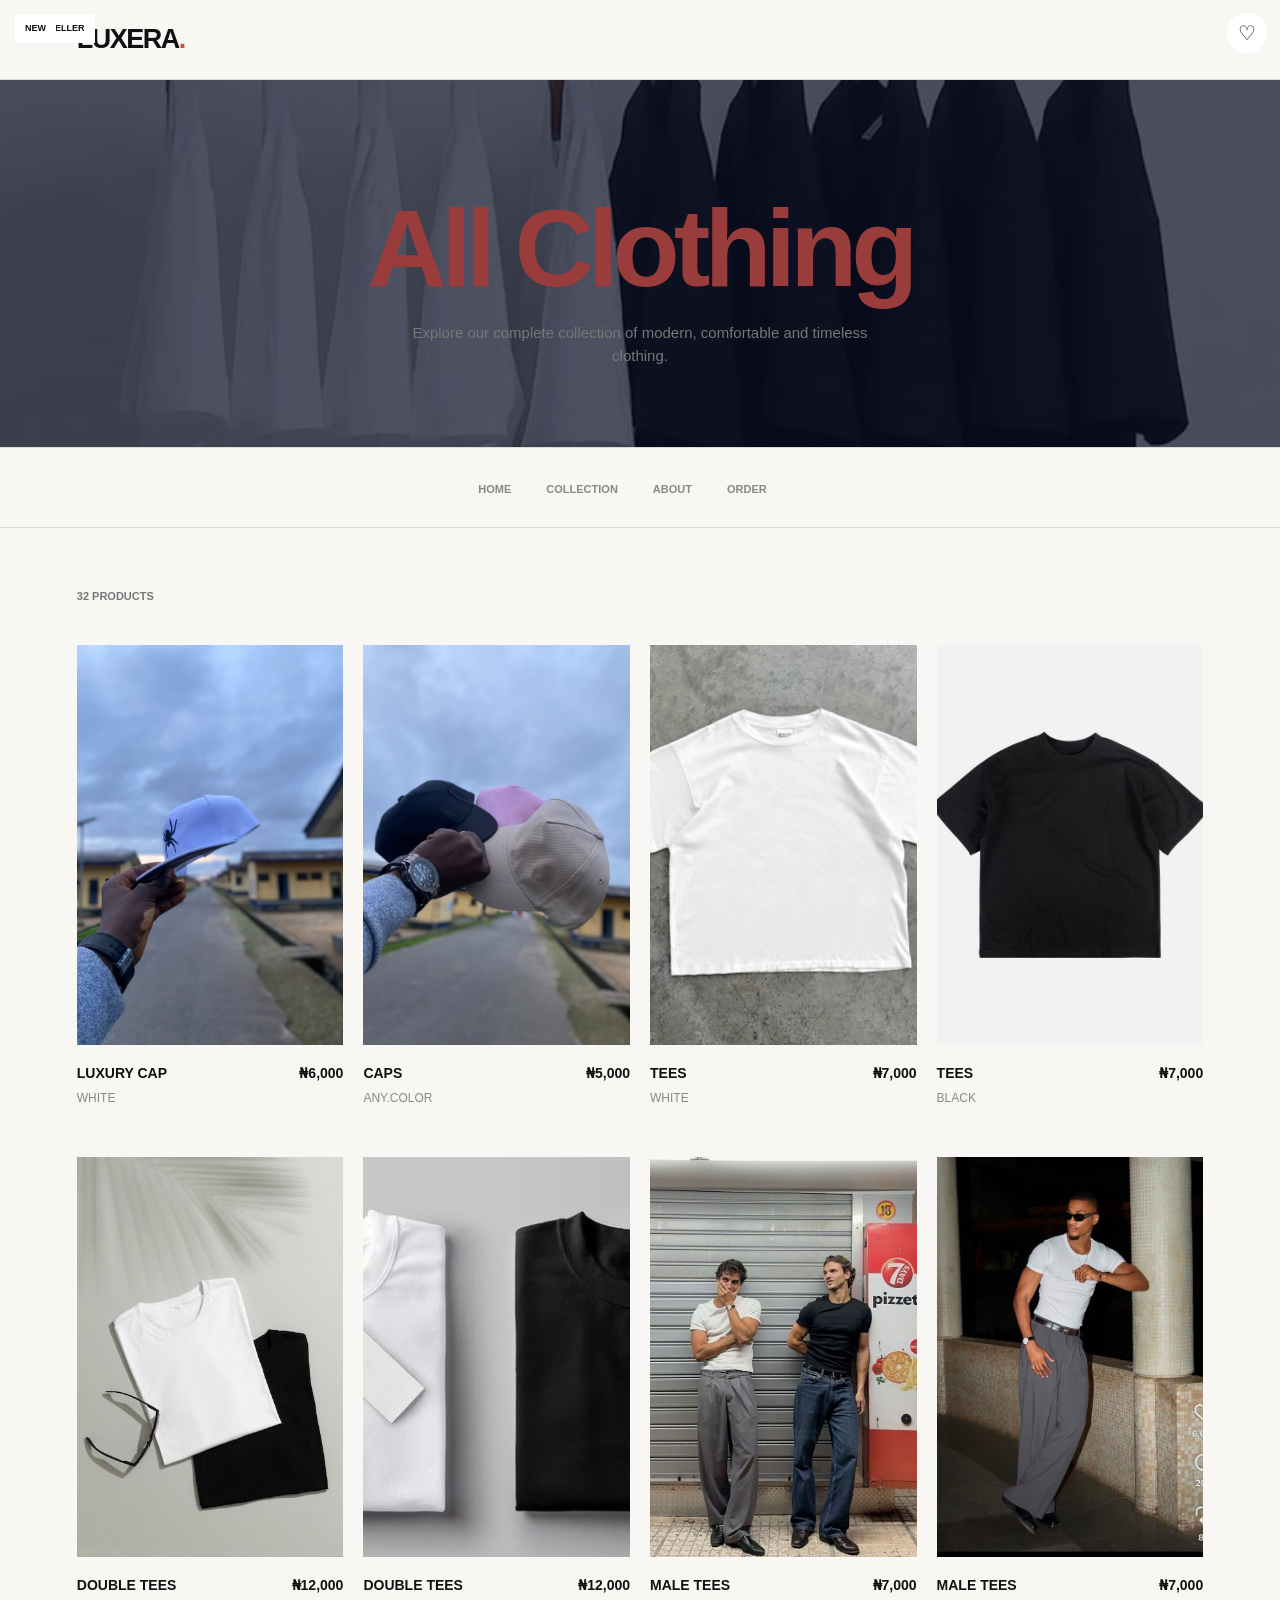
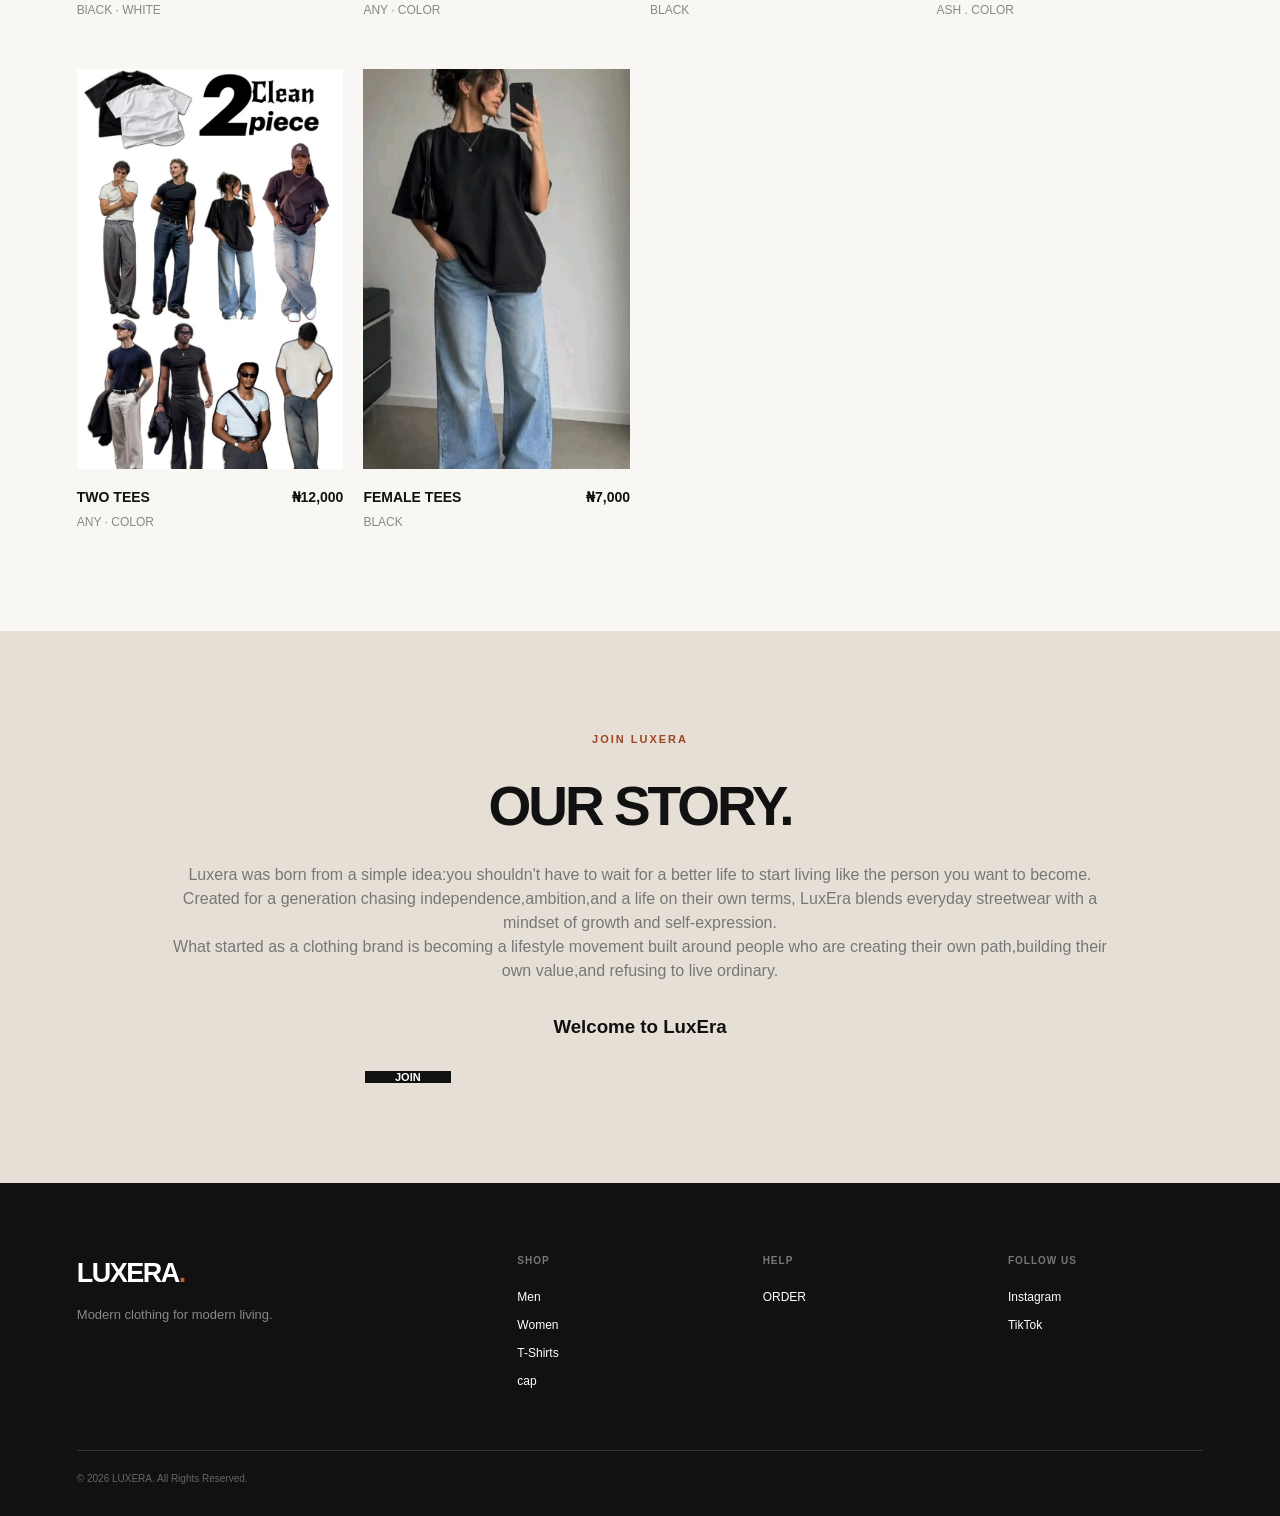
==== commit 89e6dafc: "Update index.html" ====
--- a/index.html
+++ b/index.html
@@ -111,7 +111,7 @@
 
       <article class="product">
 
-        <div class="product-photo photo-4">
+        <div class="product-photo photo-2">
 
           <button class="wishlist">♡</button>
 
@@ -166,7 +166,7 @@
 
       <article class="product">
 
-        <div class="product-photo photo-2">
+        <div class="product-photo photo-4">
 
           <button class="wishlist">♡</button>
 
